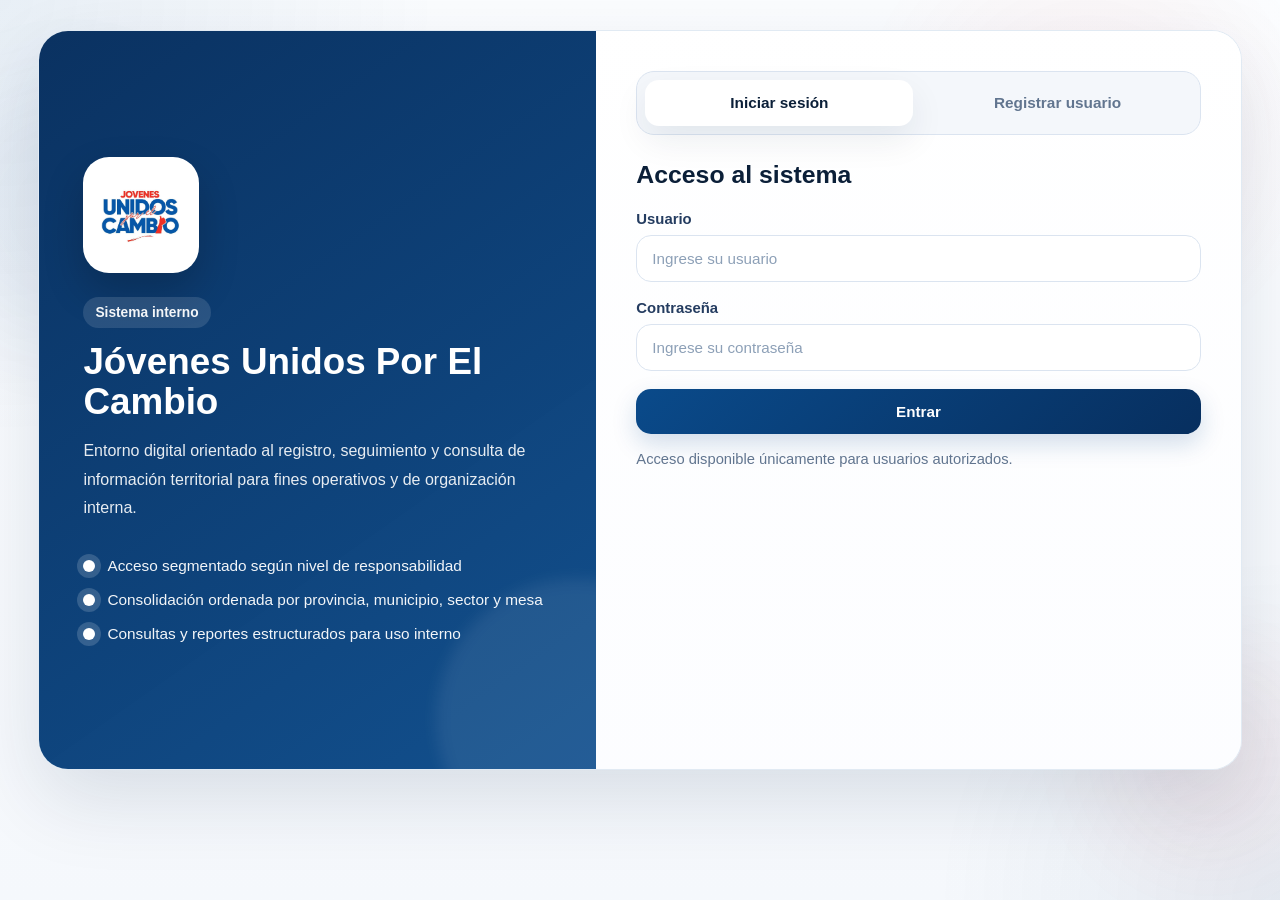
==== index.html @ 4d613d8a "Primera version plataforma Jovenes Unidos por el Cambio" ====
<!DOCTYPE html>
<html lang="es">
<head>
  <meta charset="UTF-8" />
  <meta name="viewport" content="width=device-width, initial-scale=1.0" />
  <title>Jóvenes Unidos Por El Cambio</title>
  <link rel="icon" href="Logos/JovenesUnidos1.jpg" />
  <link rel="stylesheet" href="styles.css" />
</head>
<body>
  <div class="page-bg"></div>
  <div class="page-accent accent-blue"></div>
  <div class="page-accent accent-red"></div>

  <main class="app-container">
    <section class="auth-section" id="authSection">
      <div class="auth-card">
        <div class="auth-side">
          <div class="brand-logo-box">
            <img src="Logos/JovenesUnidos1.jpg" alt="Logo JUPC" />
          </div>

          <div class="brand-copy">
            <span class="eyebrow">Sistema interno</span>
            <h1>Jóvenes Unidos Por El Cambio</h1>
            <p>
              Entorno digital orientado al registro, seguimiento y consulta de
              información territorial para fines operativos y de organización interna.
            </p>
          </div>

          <div class="auth-highlights">
            <div class="highlight-item">
              <span></span>
              <small>Acceso segmentado según nivel de responsabilidad</small>
            </div>
            <div class="highlight-item">
              <span></span>
              <small>Consolidación ordenada por provincia, municipio, sector y mesa</small>
            </div>
            <div class="highlight-item">
              <span></span>
              <small>Consultas y reportes estructurados para uso interno</small>
            </div>
          </div>
        </div>

        <div class="auth-main">
          <div class="tabs">
            <button class="tab active" id="showLogin" type="button">Iniciar sesión</button>
            <button class="tab" id="showRegister" type="button">Registrar usuario</button>
          </div>

          <form id="loginForm" class="form active">
            <h2>Acceso al sistema</h2>

            <div class="input-group">
              <label for="loginUser">Usuario</label>
              <input type="text" id="loginUser" placeholder="Ingrese su usuario" required />
            </div>

            <div class="input-group">
              <label for="loginPassword">Contraseña</label>
              <input type="password" id="loginPassword" placeholder="Ingrese su contraseña" required />
            </div>

            <button type="submit" class="primary-btn">Entrar</button>
            <p class="helper-text">
              Acceso disponible únicamente para usuarios autorizados.
            </p>
          </form>

          <form id="registerForm" class="form">
            <div class="form-head">
              <h2 id="registerFormTitle">Crear nuevo usuario</h2>
              <button type="button" class="text-btn hidden" id="cancelEditUserBtn">Cancelar edición</button>
            </div>

            <input type="hidden" id="editingUserId" />

            <div class="grid-2">
              <div class="input-group">
                <label for="registerName">Nombre completo</label>
                <input type="text" id="registerName" placeholder="Nombre del usuario" required />
              </div>

              <div class="input-group">
                <label for="registerUsername">Usuario</label>
                <input type="text" id="registerUsername" placeholder="Nombre de usuario" required />
              </div>
            </div>

            <div class="grid-2">
              <div class="input-group">
                <label for="registerRole">Rol</label>
                <select id="registerRole" required>
                  <option value="">Seleccione</option>
                  <option value="Administrador General">Administrador General</option>
                  <option value="Coordinador">Coordinador</option>
                  <option value="Presidente de Zona">Presidente de Zona</option>
                </select>
              </div>

              <div class="input-group">
                <label for="registerPhone">Teléfono</label>
                <input type="text" id="registerPhone" placeholder="809-000-0000" required />
              </div>
            </div>

            <div class="grid-2">
              <div class="input-group">
                <label for="registerProvince">Provincia asignada</label>
                <input type="text" id="registerProvince" placeholder="Provincia" required />
              </div>

              <div class="input-group">
                <label for="registerZone">Zona o demarcación</label>
                <input type="text" id="registerZone" placeholder="Zona asignada" required />
              </div>
            </div>

            <div class="input-group">
              <label for="registerPassword">Contraseña</label>
              <input type="password" id="registerPassword" placeholder="Cree una contraseña" required />
            </div>

            <button type="submit" class="primary-btn" id="saveUserBtn">Crear usuario</button>

            <p class="helper-text" id="firstUserHint">
              El sistema permite crear usuarios con distintos niveles de acceso según la estructura operativa.
            </p>
          </form>

          <div class="status-message" id="authMessage"></div>
        </div>
      </div>
    </section>

    <section class="dashboard-section hidden" id="dashboardSection">
      <header class="topbar">
        <div class="topbar-left">
          <div class="mini-logo">
            <img src="Logos/JovenesUnidos1.jpg" alt="Logo" />
          </div>

          <div>
            <span class="panel-tag">Panel interno</span>
            <h2>Centro de control</h2>
            <p id="currentUserInfo">Bienvenido</p>
          </div>
        </div>

        <div class="topbar-actions">
          <button class="secondary-btn" id="exportBtn" type="button">Descargar Excel</button>
          <button class="danger-btn" id="logoutBtn" type="button">Cerrar sesión</button>
        </div>
      </header>

      <section class="stats-grid">
        <article class="stat-card">
          <span>Total de registros visibles</span>
          <h3 id="totalVoters">0</h3>
        </article>

        <article class="stat-card">
          <span>Usuarios visibles</span>
          <h3 id="totalUsers">0</h3>
        </article>

        <article class="stat-card">
          <span>Registros del día</span>
          <h3 id="todayVoters">0</h3>
        </article>

        <article class="stat-card">
          <span>Provincias visibles</span>
          <h3 id="activeProvinces">0</h3>
        </article>
      </section>

      <section class="main-grid">
        <div class="card form-card">
          <div class="card-header">
            <h3>Registrar información</h3>
            <p>Complete los datos requeridos de forma organizada y precisa.</p>
          </div>

          <form id="voterForm">
            <div class="grid-2">
              <div class="input-group">
                <label for="voterName">Nombre completo</label>
                <input type="text" id="voterName" required />
              </div>

              <div class="input-group">
                <label for="voterCedula">Cédula</label>
                <input type="text" id="voterCedula" required />
              </div>
            </div>

            <div class="grid-3">
              <div class="input-group">
                <label for="voterPhone">Teléfono</label>
                <input type="text" id="voterPhone" required />
              </div>

              <div class="input-group">
                <label for="voterProvince">Provincia</label>
                <input type="text" id="voterProvince" required />
              </div>

              <div class="input-group">
                <label for="voterMunicipio">Municipio</label>
                <input type="text" id="voterMunicipio" required />
              </div>
            </div>

            <div class="grid-3">
              <div class="input-group">
                <label for="voterSector">Sector</label>
                <input type="text" id="voterSector" required />
              </div>

              <div class="input-group">
                <label for="voterMesa">Mesa electoral</label>
                <input type="text" id="voterMesa" placeholder="Ej. 0123" required />
              </div>

              <div class="input-group">
                <label for="voterRecinto">Recinto electoral</label>
                <input type="text" id="voterRecinto" placeholder="Nombre del recinto" required />
              </div>
            </div>

            <div class="input-group">
              <label for="voterNotes">Observaciones</label>
              <textarea id="voterNotes" rows="4" placeholder="Información adicional"></textarea>
            </div>

            <button type="submit" class="primary-btn">Guardar registro</button>
          </form>

          <div class="status-message" id="voterMessage"></div>
        </div>

        <div class="card search-card">
          <div class="card-header">
            <h3>Consulta y filtros</h3>
            <p>Refine la visualización según ubicación, mesa o usuario.</p>
          </div>

          <div class="input-group">
            <label for="searchInput">Búsqueda general</label>
            <input
              type="text"
              id="searchInput"
              placeholder="Nombre, cédula, usuario, mesa, municipio..."
            />
          </div>

          <div class="grid-2 compact-grid">
            <div class="input-group">
              <label for="filterProvince">Provincia</label>
              <select id="filterProvince">
                <option value="">Todas</option>
              </select>
            </div>

            <div class="input-group">
              <label for="filterMunicipio">Municipio</label>
              <select id="filterMunicipio">
                <option value="">Todos</option>
              </select>
            </div>
          </div>

          <div class="grid-2 compact-grid">
            <div class="input-group">
              <label for="filterSector">Sector</label>
              <select id="filterSector">
                <option value="">Todos</option>
              </select>
            </div>

            <div class="input-group">
              <label for="filterMesa">Mesa electoral</label>
              <select id="filterMesa">
                <option value="">Todas</option>
              </select>
            </div>
          </div>

          <div class="grid-2 compact-grid">
            <div class="input-group">
              <label for="filterRole">Rol del registrador</label>
              <select id="filterRole">
                <option value="">Todos</option>
                <option value="Administrador General">Administrador General</option>
                <option value="Coordinador">Coordinador</option>
                <option value="Presidente de Zona">Presidente de Zona</option>
              </select>
            </div>

            <div class="input-group">
              <label for="filterRegistrar">Usuario registrador</label>
              <select id="filterRegistrar">
                <option value="">Todos</option>
              </select>
            </div>
          </div>

          <button class="clear-btn" id="clearFiltersBtn" type="button">Limpiar filtros</button>

          <div class="search-results" id="searchResults"></div>
        </div>
      </section>

      <section class="card table-card">
        <div class="card-header row-between">
          <div>
            <h3>Registros visibles</h3>
            <p>Listado consolidado según el nivel de acceso del usuario autenticado.</p>
          </div>
          <div class="badge-box">
            <span class="badge" id="filteredCountBadge">0 resultados</span>
          </div>
        </div>

        <div class="table-wrap">
          <table>
            <thead>
              <tr>
                <th>Nombre</th>
                <th>Cédula</th>
                <th>Teléfono</th>
                <th>Provincia</th>
                <th>Municipio</th>
                <th>Sector</th>
                <th>Mesa</th>
                <th>Recinto</th>
                <th>Registrado por</th>
                <th>Rol</th>
                <th>Zona</th>
                <th>Fecha</th>
              </tr>
            </thead>
            <tbody id="votersTableBody"></tbody>
          </table>
        </div>
      </section>

      <section class="card users-card">
        <div class="card-header row-between">
          <div>
            <h3>Usuarios del sistema</h3>
            <p>Gestión interna de accesos y perfiles autorizados.</p>
          </div>
          <span class="soft-note" id="userPermissionsNote">Visualización según permisos</span>
        </div>

        <div class="table-wrap">
          <table>
            <thead>
              <tr>
                <th>Nombre</th>
                <th>Usuario</th>
                <th>Rol</th>
                <th>Teléfono</th>
                <th>Provincia</th>
                <th>Zona</th>
                <th>Acciones</th>
              </tr>
            </thead>
            <tbody id="usersTableBody"></tbody>
          </table>
        </div>
      </section>
    </section>
  </main>

  <script src="script.js"></script>
</body>
</html>
---- styles.css ----
* {
  margin: 0;
  padding: 0;
  box-sizing: border-box;
}

:root {
  --bg: #f6f8fc;
  --bg-2: #edf2f8;
  --surface: rgba(255, 255, 255, 0.9);
  --surface-strong: #ffffff;
  --border: #dbe4f0;
  --border-soft: #eaf0f7;
  --text: #102b4c;
  --text-strong: #0b1f38;
  --muted: #61758f;
  --blue: #0a4a8a;
  --blue-strong: #072f5f;
  --blue-soft: #eaf2fb;
  --red: #ef2d26;
  --red-strong: #cc1f1a;
  --shadow-xl: 0 30px 80px rgba(10, 35, 68, 0.12);
  --shadow-md: 0 14px 34px rgba(10, 35, 68, 0.08);
  --radius-xl: 30px;
  --radius-lg: 22px;
  --radius-md: 16px;
  --radius-sm: 12px;
}

body {
  font-family: "Segoe UI", Arial, sans-serif;
  background: linear-gradient(180deg, #fbfdff 0%, #f5f8fc 100%);
  color: var(--text);
  min-height: 100vh;
  overflow-x: hidden;
}

.page-bg {
  position: fixed;
  inset: 0;
  background:
    radial-gradient(circle at top left, rgba(10, 74, 138, 0.08), transparent 28%),
    radial-gradient(circle at 85% 15%, rgba(239, 45, 38, 0.06), transparent 18%),
    radial-gradient(circle at bottom right, rgba(7, 47, 95, 0.07), transparent 22%);
  pointer-events: none;
  z-index: 0;
}

.page-accent {
  position: fixed;
  border-radius: 999px;
  filter: blur(50px);
  opacity: 0.3;
  pointer-events: none;
  z-index: 0;
}

.accent-blue {
  width: 260px;
  height: 260px;
  background: rgba(10, 74, 138, 0.18);
  top: 80px;
  left: -60px;
}

.accent-red {
  width: 220px;
  height: 220px;
  background: rgba(239, 45, 38, 0.16);
  bottom: 30px;
  right: -40px;
}

.app-container {
  width: min(1380px, 94%);
  margin: 0 auto;
  padding: 30px 0 40px;
  position: relative;
  z-index: 1;
}

.hidden {
  display: none !important;
}

.auth-card {
  display: grid;
  grid-template-columns: 1.02fr 1.18fr;
  min-height: 740px;
  border-radius: var(--radius-xl);
  overflow: hidden;
  border: 1px solid rgba(222, 232, 242, 0.9);
  background: rgba(255, 255, 255, 0.76);
  backdrop-filter: blur(18px);
  box-shadow: var(--shadow-xl);
}

.auth-side {
  position: relative;
  padding: 44px;
  background:
    linear-gradient(145deg, rgba(7, 47, 95, 0.99), rgba(10, 74, 138, 0.97));
  color: white;
  display: flex;
  flex-direction: column;
  justify-content: center;
}

.auth-side::after {
  content: "";
  position: absolute;
  inset: auto -120px -90px auto;
  width: 280px;
  height: 280px;
  background: rgba(255, 255, 255, 0.08);
  border-radius: 50%;
  filter: blur(8px);
}

.brand-logo-box {
  width: 116px;
  height: 116px;
  background: #ffffff;
  border-radius: 26px;
  display: flex;
  align-items: center;
  justify-content: center;
  margin-bottom: 24px;
  box-shadow: 0 18px 40px rgba(0, 0, 0, 0.2);
}

.brand-logo-box img {
  width: 84%;
  height: 84%;
  object-fit: contain;
}

.eyebrow {
  display: inline-flex;
  padding: 8px 12px;
  border-radius: 999px;
  background: rgba(255, 255, 255, 0.12);
  color: rgba(255, 255, 255, 0.95);
  font-size: 0.86rem;
  font-weight: 700;
  margin-bottom: 14px;
}

.brand-copy h1 {
  font-size: 2.3rem;
  line-height: 1.1;
  margin-bottom: 14px;
}

.brand-copy p {
  max-width: 560px;
  line-height: 1.8;
  color: rgba(255, 255, 255, 0.9);
}

.auth-highlights {
  margin-top: 34px;
  display: flex;
  flex-direction: column;
  gap: 16px;
}

.highlight-item {
  display: flex;
  align-items: center;
  gap: 12px;
}

.highlight-item span {
  width: 12px;
  height: 12px;
  background: #ffffff;
  border-radius: 50%;
  box-shadow: 0 0 0 6px rgba(255, 255, 255, 0.16);
}

.highlight-item small {
  font-size: 0.96rem;
  color: rgba(255, 255, 255, 0.95);
}

.auth-main {
  padding: 40px;
  background: linear-gradient(180deg, rgba(255, 255, 255, 0.95) 0%, rgba(252, 253, 255, 0.95) 100%);
}

.tabs {
  display: flex;
  gap: 10px;
  padding: 8px;
  margin-bottom: 26px;
  background: #f4f7fb;
  border: 1px solid var(--border);
  border-radius: 18px;
}

.tab {
  flex: 1;
  border: none;
  background: transparent;
  border-radius: 14px;
  padding: 14px 16px;
  color: var(--muted);
  font-size: 0.96rem;
  font-weight: 700;
  cursor: pointer;
  transition: 0.2s ease;
}

.tab.active {
  background: #ffffff;
  color: var(--text-strong);
  box-shadow: var(--shadow-md);
}

.form {
  display: none;
}

.form.active {
  display: block;
}

.form h2 {
  font-size: 1.55rem;
  color: var(--text-strong);
  margin-bottom: 22px;
}

.form-head {
  display: flex;
  justify-content: space-between;
  align-items: center;
  gap: 14px;
  margin-bottom: 8px;
}

.grid-2,
.grid-3 {
  display: grid;
  gap: 16px;
}

.grid-2 {
  grid-template-columns: repeat(2, minmax(0, 1fr));
}

.grid-3 {
  grid-template-columns: repeat(3, minmax(0, 1fr));
}

.input-group {
  display: flex;
  flex-direction: column;
  gap: 8px;
  margin-bottom: 18px;
}

.input-group label {
  font-size: 0.93rem;
  font-weight: 700;
  color: #243c60;
}

.input-group input,
.input-group select,
.input-group textarea {
  width: 100%;
  border: 1px solid var(--border);
  background: #ffffff;
  border-radius: 15px;
  padding: 14px 15px;
  color: var(--text-strong);
  font-size: 0.95rem;
  outline: none;
  transition: 0.2s ease;
}

.input-group input:focus,
.input-group select:focus,
.input-group textarea:focus {
  border-color: rgba(10, 74, 138, 0.45);
  box-shadow: 0 0 0 4px rgba(10, 74, 138, 0.08);
}

.input-group input::placeholder,
.input-group textarea::placeholder {
  color: #8da0b7;
}

.primary-btn,
.secondary-btn,
.danger-btn,
.clear-btn,
.action-btn,
.text-btn {
  border: none;
  cursor: pointer;
  transition: 0.2s ease;
  font-weight: 700;
}

.primary-btn,
.secondary-btn,
.danger-btn,
.clear-btn {
  border-radius: 15px;
  padding: 14px 18px;
  font-size: 0.95rem;
}

.primary-btn {
  width: 100%;
  background: linear-gradient(135deg, var(--blue), var(--blue-strong));
  color: white;
  box-shadow: 0 10px 24px rgba(10, 74, 138, 0.18);
}

.primary-btn:hover {
  transform: translateY(-1px);
}

.secondary-btn {
  background: var(--blue-soft);
  color: var(--blue);
}

.secondary-btn:hover {
  background: #dfeafb;
}

.danger-btn {
  background: linear-gradient(135deg, var(--red), var(--red-strong));
  color: white;
}

.clear-btn {
  width: 100%;
  background: #f5f8fc;
  color: var(--text-strong);
  border: 1px solid var(--border);
  margin-bottom: 18px;
}

.clear-btn:hover {
  background: #edf3fa;
}

.text-btn {
  background: transparent;
  color: var(--red);
  padding: 6px 0;
  font-size: 0.92rem;
}

.helper-text {
  margin-top: 14px;
  color: var(--muted);
  font-size: 0.92rem;
  line-height: 1.6;
}

.status-message {
  margin-top: 16px;
  padding: 14px 16px;
  border-radius: 14px;
  display: none;
  font-weight: 700;
  border: 1px solid transparent;
}

.status-message.show.success {
  display: block;
  background: #edf9f2;
  color: #16784a;
  border-color: #cfead8;
}

.status-message.show.error {
  display: block;
  background: #fff2f2;
  color: #bf2e2e;
  border-color: #ffd6d6;
}

.topbar {
  display: flex;
  justify-content: space-between;
  align-items: center;
  gap: 18px;
  margin-bottom: 24px;
  padding: 22px 24px;
  border-radius: 24px;
  background: rgba(255, 255, 255, 0.82);
  border: 1px solid rgba(221, 230, 240, 0.95);
  box-shadow: var(--shadow-md);
  backdrop-filter: blur(14px);
}

.topbar-left {
  display: flex;
  align-items: center;
  gap: 14px;
}

.mini-logo {
  width: 64px;
  height: 64px;
  background: #ffffff;
  border: 1px solid var(--border);
  border-radius: 18px;
  display: flex;
  align-items: center;
  justify-content: center;
}

.mini-logo img {
  width: 76%;
  height: 76%;
  object-fit: contain;
}

.panel-tag {
  display: inline-flex;
  margin-bottom: 4px;
  font-size: 0.82rem;
  font-weight: 700;
  color: var(--red);
}

.topbar-left h2 {
  font-size: 1.45rem;
  color: var(--text-strong);
  margin-bottom: 2px;
}

.topbar-left p {
  color: var(--muted);
}

.topbar-actions {
  display: flex;
  gap: 12px;
  flex-wrap: wrap;
}

.stats-grid {
  display: grid;
  grid-template-columns: repeat(4, minmax(0, 1fr));
  gap: 18px;
  margin-bottom: 24px;
}

.stat-card {
  padding: 24px;
  border-radius: 22px;
  background: rgba(255, 255, 255, 0.84);
  border: 1px solid rgba(221, 230, 240, 0.95);
  box-shadow: var(--shadow-md);
}

.stat-card span {
  display: block;
  color: var(--muted);
  margin-bottom: 10px;
  font-size: 0.95rem;
}

.stat-card h3 {
  font-size: 2rem;
  color: var(--text-strong);
}

.main-grid {
  display: grid;
  grid-template-columns: 1.45fr 1fr;
  gap: 18px;
  margin-bottom: 24px;
}

.card {
  padding: 24px;
  border-radius: 24px;
  background: rgba(255, 255, 255, 0.84);
  border: 1px solid rgba(221, 230, 240, 0.95);
  box-shadow: var(--shadow-md);
  backdrop-filter: blur(14px);
}

.card-header {
  margin-bottom: 20px;
}

.card-header h3 {
  font-size: 1.18rem;
  color: var(--text-strong);
  margin-bottom: 6px;
}

.card-header p,
.soft-note {
  color: var(--muted);
}

.row-between {
  display: flex;
  justify-content: space-between;
  align-items: center;
  gap: 14px;
}

.badge {
  display: inline-flex;
  align-items: center;
  padding: 10px 14px;
  border-radius: 999px;
  background: var(--blue-soft);
  color: var(--blue);
  font-size: 0.9rem;
  font-weight: 700;
}

.compact-grid .input-group {
  margin-bottom: 14px;
}

.search-results {
  display: flex;
  flex-direction: column;
  gap: 12px;
  max-height: 330px;
  overflow-y: auto;
  padding-right: 4px;
}

.result-item {
  background: #f8fbff;
  border: 1px solid #e5edf8;
  border-radius: 18px;
  padding: 14px;
}

.result-item h4 {
  margin-bottom: 6px;
  color: var(--text-strong);
}

.result-item p {
  color: var(--muted);
  margin-bottom: 4px;
  line-height: 1.5;
  font-size: 0.92rem;
}

.table-card,
.users-card {
  margin-bottom: 24px;
}

.table-wrap {
  width: 100%;
  overflow-x: auto;
}

table {
  width: 100%;
  min-width: 1180px;
  border-collapse: collapse;
}

thead th {
  text-align: left;
  padding: 14px;
  font-size: 0.91rem;
  color: #41556f;
  background: #f7faff;
  border-bottom: 1px solid var(--border);
  position: sticky;
  top: 0;
}

tbody td {
  padding: 14px;
  border-bottom: 1px solid var(--border-soft);
  color: #1a304f;
  font-size: 0.94rem;
  vertical-align: top;
}

tbody tr:hover {
  background: #fbfdff;
}

.actions-cell {
  min-width: 170px;
}

.actions-wrap {
  display: flex;
  gap: 8px;
  flex-wrap: wrap;
}

.action-btn {
  padding: 10px 12px;
  border-radius: 12px;
  font-size: 0.85rem;
}

.action-btn.edit {
  background: var(--blue-soft);
  color: var(--blue);
}

.action-btn.delete {
  background: #fff1f1;
  color: var(--red);
}

.readonly-note {
  color: var(--muted);
  font-size: 0.88rem;
}

@media (max-width: 1200px) {
  .stats-grid {
    grid-template-columns: repeat(2, minmax(0, 1fr));
  }

  .main-grid {
    grid-template-columns: 1fr;
  }
}

@media (max-width: 980px) {
  .auth-card {
    grid-template-columns: 1fr;
  }

  .auth-side,
  .auth-main {
    padding: 28px;
  }
}

@media (max-width: 768px) {
  .grid-2,
  .grid-3,
  .stats-grid {
    grid-template-columns: 1fr;
  }

  .topbar,
  .row-between,
  .form-head {
    flex-direction: column;
    align-items: flex-start;
  }

  .topbar-actions {
    width: 100%;
  }

  .secondary-btn,
  .danger-btn {
    width: 100%;
  }

  .brand-copy h1 {
    font-size: 1.9rem;
  }
}
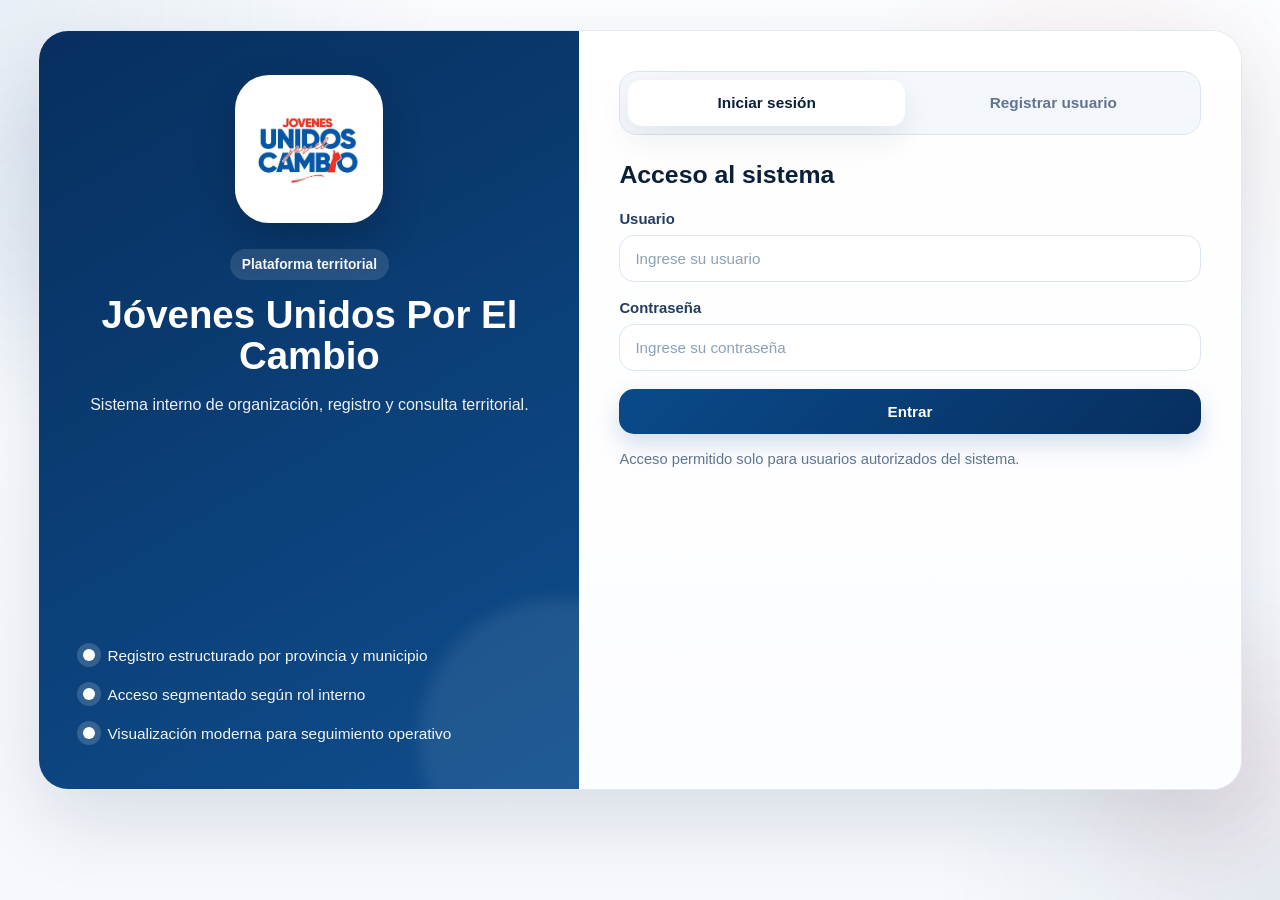
==== commit a281f4f5: "Mejora de diseño responsivo y ajustes de interfaz" ====
--- a/index.html
+++ b/index.html
@@ -16,31 +16,32 @@
     <section class="auth-section" id="authSection">
       <div class="auth-card">
         <div class="auth-side">
-          <div class="brand-logo-box">
-            <img src="Logos/JovenesUnidos1.jpg" alt="Logo JUPC" />
-          </div>
-
-          <div class="brand-copy">
-            <span class="eyebrow">Sistema interno</span>
-            <h1>Jóvenes Unidos Por El Cambio</h1>
-            <p>
-              Entorno digital orientado al registro, seguimiento y consulta de
-              información territorial para fines operativos y de organización interna.
-            </p>
-          </div>
-
-          <div class="auth-highlights">
+          <div class="brand-top">
+            <div class="brand-logo-box large">
+              <img src="Logos/JovenesUnidos1.jpg" alt="Logo JUPC" />
+            </div>
+
+            <div class="brand-copy centered">
+              <span class="eyebrow">Plataforma territorial</span>
+              <h1>Jóvenes Unidos Por El Cambio</h1>
+              <p>
+                Sistema interno de organización, registro y consulta territorial.
+              </p>
+            </div>
+          </div>
+
+          <div class="auth-highlights compact">
             <div class="highlight-item">
               <span></span>
-              <small>Acceso segmentado según nivel de responsabilidad</small>
+              <small>Registro estructurado por provincia y municipio</small>
             </div>
             <div class="highlight-item">
               <span></span>
-              <small>Consolidación ordenada por provincia, municipio, sector y mesa</small>
+              <small>Acceso segmentado según rol interno</small>
             </div>
             <div class="highlight-item">
               <span></span>
-              <small>Consultas y reportes estructurados para uso interno</small>
+              <small>Visualización moderna para seguimiento operativo</small>
             </div>
           </div>
         </div>
@@ -65,8 +66,9 @@
             </div>
 
             <button type="submit" class="primary-btn">Entrar</button>
+
             <p class="helper-text">
-              Acceso disponible únicamente para usuarios autorizados.
+              Acceso permitido solo para usuarios autorizados del sistema.
             </p>
           </form>
 
@@ -110,7 +112,9 @@
             <div class="grid-2">
               <div class="input-group">
                 <label for="registerProvince">Provincia asignada</label>
-                <input type="text" id="registerProvince" placeholder="Provincia" required />
+                <select id="registerProvince" required>
+                  <option value="">Seleccione una provincia</option>
+                </select>
               </div>
 
               <div class="input-group">
@@ -178,6 +182,30 @@
         </article>
       </section>
 
+      <section class="analytics-grid">
+        <div class="card chart-card">
+          <div class="card-header row-between">
+            <div>
+              <h3>Registros por provincia</h3>
+              <p>Resumen visual de la distribución territorial registrada.</p>
+            </div>
+            <span class="badge" id="chartSummaryBadge">0 provincias activas</span>
+          </div>
+
+          <div class="chart-canvas-wrap">
+            <canvas id="provinceChart" height="320"></canvas>
+          </div>
+        </div>
+
+        <div class="card ranking-card">
+          <div class="card-header">
+            <h3>Ranking territorial</h3>
+            <p>Provincias con mayor cantidad de registros visibles.</p>
+          </div>
+          <div class="ranking-list" id="provinceRanking"></div>
+        </div>
+      </section>
+
       <section class="main-grid">
         <div class="card form-card">
           <div class="card-header">
@@ -194,19 +222,21 @@
 
               <div class="input-group">
                 <label for="voterCedula">Cédula</label>
-                <input type="text" id="voterCedula" required />
+                <input type="text" id="voterCedula" placeholder="000-0000000-0" required />
               </div>
             </div>
 
             <div class="grid-3">
               <div class="input-group">
                 <label for="voterPhone">Teléfono</label>
-                <input type="text" id="voterPhone" required />
+                <input type="text" id="voterPhone" placeholder="809-000-0000" required />
               </div>
 
               <div class="input-group">
                 <label for="voterProvince">Provincia</label>
-                <input type="text" id="voterProvince" required />
+                <select id="voterProvince" required>
+                  <option value="">Seleccione una provincia</option>
+                </select>
               </div>
 
               <div class="input-group">
--- a/styles.css
+++ b/styles.css
@@ -19,12 +19,17 @@
   --blue-soft: #eaf2fb;
   --red: #ef2d26;
   --red-strong: #cc1f1a;
+  --red-soft: #fff3f2;
   --shadow-xl: 0 30px 80px rgba(10, 35, 68, 0.12);
   --shadow-md: 0 14px 34px rgba(10, 35, 68, 0.08);
   --radius-xl: 30px;
   --radius-lg: 22px;
   --radius-md: 16px;
   --radius-sm: 12px;
+}
+
+html {
+  scroll-behavior: smooth;
 }
 
 body {
@@ -85,8 +90,8 @@
 
 .auth-card {
   display: grid;
-  grid-template-columns: 1.02fr 1.18fr;
-  min-height: 740px;
+  grid-template-columns: 0.98fr 1.2fr;
+  min-height: 760px;
   border-radius: var(--radius-xl);
   overflow: hidden;
   border: 1px solid rgba(222, 232, 242, 0.9);
@@ -98,12 +103,12 @@
 .auth-side {
   position: relative;
   padding: 44px;
-  background:
-    linear-gradient(145deg, rgba(7, 47, 95, 0.99), rgba(10, 74, 138, 0.97));
+  background: linear-gradient(150deg, rgba(7, 47, 95, 1), rgba(10, 74, 138, 0.98));
   color: white;
   display: flex;
   flex-direction: column;
-  justify-content: center;
+  justify-content: space-between;
+  gap: 28px;
 }
 
 .auth-side::after {
@@ -117,6 +122,13 @@
   filter: blur(8px);
 }
 
+.brand-top {
+  display: flex;
+  flex-direction: column;
+  align-items: center;
+  text-align: center;
+}
+
 .brand-logo-box {
   width: 116px;
   height: 116px;
@@ -127,6 +139,13 @@
   justify-content: center;
   margin-bottom: 24px;
   box-shadow: 0 18px 40px rgba(0, 0, 0, 0.2);
+}
+
+.brand-logo-box.large {
+  width: 148px;
+  height: 148px;
+  border-radius: 34px;
+  margin-bottom: 26px;
 }
 
 .brand-logo-box img {
@@ -146,23 +165,32 @@
   margin-bottom: 14px;
 }
 
+.brand-copy.centered {
+  width: 100%;
+  max-width: 520px;
+}
+
 .brand-copy h1 {
-  font-size: 2.3rem;
-  line-height: 1.1;
+  font-size: 2.4rem;
+  line-height: 1.08;
   margin-bottom: 14px;
 }
 
 .brand-copy p {
-  max-width: 560px;
   line-height: 1.8;
-  color: rgba(255, 255, 255, 0.9);
+  color: rgba(255, 255, 255, 0.92);
+  font-size: 1rem;
 }
 
 .auth-highlights {
-  margin-top: 34px;
+  margin-top: 10px;
   display: flex;
   flex-direction: column;
   gap: 16px;
+}
+
+.auth-highlights.compact {
+  margin-top: 0;
 }
 
 .highlight-item {
@@ -177,11 +205,13 @@
   background: #ffffff;
   border-radius: 50%;
   box-shadow: 0 0 0 6px rgba(255, 255, 255, 0.16);
+  flex-shrink: 0;
 }
 
 .highlight-item small {
   font-size: 0.96rem;
   color: rgba(255, 255, 255, 0.95);
+  line-height: 1.5;
 }
 
 .auth-main {
@@ -259,6 +289,7 @@
   flex-direction: column;
   gap: 8px;
   margin-bottom: 18px;
+  min-width: 0;
 }
 
 .input-group label {
@@ -279,6 +310,11 @@
   font-size: 0.95rem;
   outline: none;
   transition: 0.2s ease;
+  min-width: 0;
+}
+
+.input-group textarea {
+  resize: vertical;
 }
 
 .input-group input:focus,
@@ -406,6 +442,7 @@
   display: flex;
   align-items: center;
   gap: 14px;
+  min-width: 0;
 }
 
 .mini-logo {
@@ -417,6 +454,7 @@
   display: flex;
   align-items: center;
   justify-content: center;
+  flex-shrink: 0;
 }
 
 .mini-logo img {
@@ -441,6 +479,7 @@
 
 .topbar-left p {
   color: var(--muted);
+  word-break: break-word;
 }
 
 .topbar-actions {
@@ -462,6 +501,7 @@
   background: rgba(255, 255, 255, 0.84);
   border: 1px solid rgba(221, 230, 240, 0.95);
   box-shadow: var(--shadow-md);
+  min-width: 0;
 }
 
 .stat-card span {
@@ -469,11 +509,20 @@
   color: var(--muted);
   margin-bottom: 10px;
   font-size: 0.95rem;
+  line-height: 1.5;
 }
 
 .stat-card h3 {
   font-size: 2rem;
   color: var(--text-strong);
+  word-break: break-word;
+}
+
+.analytics-grid {
+  display: grid;
+  grid-template-columns: 1.45fr 0.95fr;
+  gap: 18px;
+  margin-bottom: 24px;
 }
 
 .main-grid {
@@ -490,6 +539,7 @@
   border: 1px solid rgba(221, 230, 240, 0.95);
   box-shadow: var(--shadow-md);
   backdrop-filter: blur(14px);
+  min-width: 0;
 }
 
 .card-header {
@@ -505,6 +555,7 @@
 .card-header p,
 .soft-note {
   color: var(--muted);
+  line-height: 1.5;
 }
 
 .row-between {
@@ -523,6 +574,82 @@
   color: var(--blue);
   font-size: 0.9rem;
   font-weight: 700;
+  max-width: 100%;
+  text-align: center;
+}
+
+.chart-canvas-wrap {
+  width: 100%;
+  min-height: 320px;
+  background: linear-gradient(180deg, #fcfdff 0%, #f7faff 100%);
+  border: 1px solid #ebf1f8;
+  border-radius: 20px;
+  padding: 14px;
+  overflow: hidden;
+}
+
+.chart-card canvas {
+  width: 100%;
+  height: 320px;
+  display: block;
+}
+
+.ranking-list {
+  display: flex;
+  flex-direction: column;
+  gap: 12px;
+}
+
+.ranking-item {
+  display: flex;
+  align-items: center;
+  justify-content: space-between;
+  gap: 12px;
+  border: 1px solid #ebf1f8;
+  background: #fbfdff;
+  border-radius: 18px;
+  padding: 14px 16px;
+}
+
+.ranking-item-left {
+  display: flex;
+  align-items: center;
+  gap: 12px;
+  min-width: 0;
+}
+
+.ranking-number {
+  width: 34px;
+  height: 34px;
+  border-radius: 50%;
+  background: var(--red-soft);
+  color: var(--red);
+  display: flex;
+  align-items: center;
+  justify-content: center;
+  font-weight: 800;
+  font-size: 0.9rem;
+  flex-shrink: 0;
+}
+
+.ranking-item h4 {
+  font-size: 0.97rem;
+  color: var(--text-strong);
+  margin-bottom: 3px;
+  word-break: break-word;
+}
+
+.ranking-item p {
+  font-size: 0.88rem;
+  color: var(--muted);
+  line-height: 1.45;
+}
+
+.ranking-count {
+  font-weight: 800;
+  color: var(--blue);
+  font-size: 1.02rem;
+  flex-shrink: 0;
 }
 
 .compact-grid .input-group {
@@ -548,6 +675,7 @@
 .result-item h4 {
   margin-bottom: 6px;
   color: var(--text-strong);
+  word-break: break-word;
 }
 
 .result-item p {
@@ -555,6 +683,7 @@
   margin-bottom: 4px;
   line-height: 1.5;
   font-size: 0.92rem;
+  word-break: break-word;
 }
 
 .table-card,
@@ -565,6 +694,8 @@
 .table-wrap {
   width: 100%;
   overflow-x: auto;
+  -webkit-overflow-scrolling: touch;
+  border-radius: 18px;
 }
 
 table {
@@ -582,6 +713,7 @@
   border-bottom: 1px solid var(--border);
   position: sticky;
   top: 0;
+  white-space: nowrap;
 }
 
 tbody td {
@@ -632,6 +764,7 @@
     grid-template-columns: repeat(2, minmax(0, 1fr));
   }
 
+  .analytics-grid,
   .main-grid {
     grid-template-columns: 1fr;
   }
@@ -640,38 +773,221 @@
 @media (max-width: 980px) {
   .auth-card {
     grid-template-columns: 1fr;
+    min-height: auto;
   }
 
   .auth-side,
   .auth-main {
     padding: 28px;
   }
+
+  .topbar {
+    flex-direction: column;
+    align-items: flex-start;
+  }
+
+  .topbar-actions {
+    width: 100%;
+  }
 }
 
 @media (max-width: 768px) {
+  .app-container {
+    width: min(100%, 94%);
+    padding: 18px 0 28px;
+  }
+
   .grid-2,
   .grid-3,
-  .stats-grid {
+  .stats-grid,
+  .analytics-grid,
+  .main-grid {
     grid-template-columns: 1fr;
   }
 
-  .topbar,
+  .auth-card {
+    border-radius: 22px;
+  }
+
+  .auth-side,
+  .auth-main,
+  .card,
+  .stat-card,
+  .topbar {
+    padding: 20px;
+  }
+
+  .tabs {
+    flex-direction: column;
+  }
+
+  .tab {
+    width: 100%;
+  }
+
   .row-between,
-  .form-head {
+  .form-head,
+  .topbar {
     flex-direction: column;
     align-items: flex-start;
   }
 
-  .topbar-actions {
+  .topbar-left {
     width: 100%;
-  }
-
+    align-items: flex-start;
+  }
+
+  .topbar-actions,
   .secondary-btn,
   .danger-btn {
     width: 100%;
   }
 
+  .secondary-btn,
+  .danger-btn {
+    text-align: center;
+  }
+
+  .brand-logo-box.large {
+    width: 118px;
+    height: 118px;
+    border-radius: 28px;
+  }
+
   .brand-copy h1 {
-    font-size: 1.9rem;
+    font-size: 1.75rem;
+  }
+
+  .brand-copy p {
+    font-size: 0.95rem;
+    line-height: 1.65;
+  }
+
+  .highlight-item {
+    align-items: flex-start;
+  }
+
+  .chart-canvas-wrap {
+    padding: 10px;
+    min-height: 280px;
+  }
+
+  .chart-card canvas {
+    height: 260px;
+  }
+
+  .ranking-item {
+    flex-direction: column;
+    align-items: flex-start;
+  }
+
+  .ranking-count {
+    margin-left: 46px;
+  }
+
+  .badge {
+    justify-content: center;
+    width: 100%;
+  }
+
+  table {
+    min-width: 980px;
+  }
+}
+
+@media (max-width: 560px) {
+  .app-container {
+    width: 94%;
+  }
+
+  .auth-side,
+  .auth-main,
+  .card,
+  .stat-card,
+  .topbar {
+    padding: 16px;
+  }
+
+  .brand-logo-box.large {
+    width: 104px;
+    height: 104px;
+  }
+
+  .brand-copy h1 {
+    font-size: 1.52rem;
+  }
+
+  .form h2 {
+    font-size: 1.28rem;
+  }
+
+  .input-group input,
+  .input-group select,
+  .input-group textarea,
+  .primary-btn,
+  .secondary-btn,
+  .danger-btn,
+  .clear-btn {
+    font-size: 0.92rem;
+    padding: 13px 14px;
+  }
+
+  .topbar-left {
+    flex-direction: column;
+  }
+
+  .mini-logo {
+    width: 58px;
+    height: 58px;
+  }
+
+  .topbar-left h2 {
+    font-size: 1.18rem;
+  }
+
+  .stat-card h3 {
+    font-size: 1.7rem;
+  }
+
+  .card-header h3 {
+    font-size: 1.05rem;
+  }
+
+  .chart-canvas-wrap {
+    min-height: 240px;
+  }
+
+  .chart-card canvas {
+    height: 230px;
+  }
+
+  .search-results {
+    max-height: 280px;
+  }
+
+  table {
+    min-width: 900px;
+  }
+}
+
+@media (max-width: 380px) {
+  .brand-copy h1 {
+    font-size: 1.35rem;
+  }
+
+  .eyebrow {
+    font-size: 0.78rem;
+    padding: 7px 10px;
+  }
+
+  .highlight-item small,
+  .helper-text,
+  .result-item p,
+  .ranking-item p {
+    font-size: 0.86rem;
+  }
+
+  .stat-card h3 {
+    font-size: 1.5rem;
   }
 }
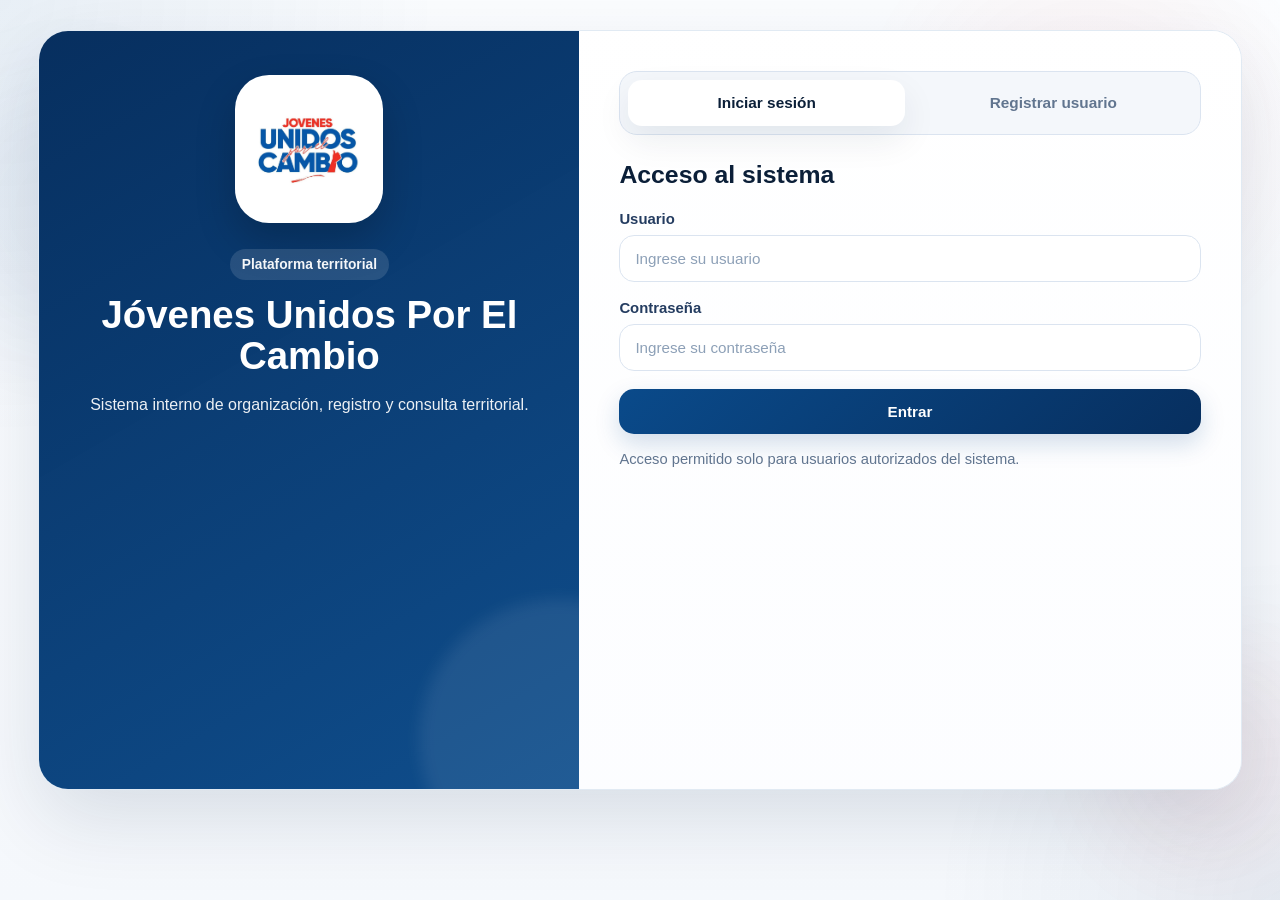
==== commit 08ceb484: "Actualización del panel y módulo de usuarios" ====
--- a/index.html
+++ b/index.html
@@ -29,21 +29,6 @@
               </p>
             </div>
           </div>
-
-          <div class="auth-highlights compact">
-            <div class="highlight-item">
-              <span></span>
-              <small>Registro estructurado por provincia y municipio</small>
-            </div>
-            <div class="highlight-item">
-              <span></span>
-              <small>Acceso segmentado según rol interno</small>
-            </div>
-            <div class="highlight-item">
-              <span></span>
-              <small>Visualización moderna para seguimiento operativo</small>
-            </div>
-          </div>
         </div>
 
         <div class="auth-main">
@@ -89,6 +74,18 @@
               <div class="input-group">
                 <label for="registerUsername">Usuario</label>
                 <input type="text" id="registerUsername" placeholder="Nombre de usuario" required />
+              </div>
+            </div>
+
+            <div class="grid-2">
+              <div class="input-group">
+                <label for="registerEmail">Correo personal</label>
+                <input type="email" id="registerEmail" placeholder="correo@ejemplo.com" required />
+              </div>
+
+              <div class="input-group">
+                <label for="registerPhone">Teléfono</label>
+                <input type="text" id="registerPhone" placeholder="809-000-0000" required />
               </div>
             </div>
 
@@ -104,34 +101,38 @@
               </div>
 
               <div class="input-group">
-                <label for="registerPhone">Teléfono</label>
-                <input type="text" id="registerPhone" placeholder="809-000-0000" required />
-              </div>
-            </div>
-
-            <div class="grid-2">
-              <div class="input-group">
                 <label for="registerProvince">Provincia asignada</label>
                 <select id="registerProvince" required>
                   <option value="">Seleccione una provincia</option>
                 </select>
               </div>
-
-              <div class="input-group">
-                <label for="registerZone">Zona o demarcación</label>
-                <input type="text" id="registerZone" placeholder="Zona asignada" required />
-              </div>
-            </div>
-
-            <div class="input-group">
-              <label for="registerPassword">Contraseña</label>
-              <input type="password" id="registerPassword" placeholder="Cree una contraseña" required />
+            </div>
+
+            <div class="input-group">
+              <label for="registerZone">Zona o demarcación</label>
+              <input type="text" id="registerZone" placeholder="Zona asignada" required />
+            </div>
+
+            <div class="grid-2">
+              <div class="input-group">
+                <label for="registerPassword">Contraseña</label>
+                <input type="password" id="registerPassword" placeholder="Cree una contraseña" required />
+              </div>
+
+              <div class="input-group">
+                <label for="registerPasswordConfirm">Confirmar contraseña</label>
+                <input type="password" id="registerPasswordConfirm" placeholder="Repita la contraseña" required />
+              </div>
             </div>
 
             <button type="submit" class="primary-btn" id="saveUserBtn">Crear usuario</button>
 
             <p class="helper-text" id="firstUserHint">
               El sistema permite crear usuarios con distintos niveles de acceso según la estructura operativa.
+            </p>
+
+            <p class="security-note">
+              En la versión final, los nuevos usuarios deberán quedar sujetos a aprobación por administradores generales.
             </p>
           </form>
 
@@ -155,6 +156,7 @@
         </div>
 
         <div class="topbar-actions">
+          <button class="secondary-btn hidden" id="manageUsersBtn" type="button">Gestionar usuarios</button>
           <button class="secondary-btn" id="exportBtn" type="button">Descargar Excel</button>
           <button class="danger-btn" id="logoutBtn" type="button">Cerrar sesión</button>
         </div>
@@ -209,11 +211,18 @@
       <section class="main-grid">
         <div class="card form-card">
           <div class="card-header">
-            <h3>Registrar información</h3>
-            <p>Complete los datos requeridos de forma organizada y precisa.</p>
+            <div class="form-head">
+              <div>
+                <h3 id="voterFormTitle">Registrar información</h3>
+                <p id="voterFormDescription">Complete los datos requeridos de forma organizada y precisa.</p>
+              </div>
+              <button type="button" class="text-btn hidden" id="cancelEditVoterBtn">Cancelar edición</button>
+            </div>
           </div>
 
           <form id="voterForm">
+            <input type="hidden" id="editingVoterId" />
+
             <div class="grid-2">
               <div class="input-group">
                 <label for="voterName">Nombre completo</label>
@@ -262,12 +271,7 @@
               </div>
             </div>
 
-            <div class="input-group">
-              <label for="voterNotes">Observaciones</label>
-              <textarea id="voterNotes" rows="4" placeholder="Información adicional"></textarea>
-            </div>
-
-            <button type="submit" class="primary-btn">Guardar registro</button>
+            <button type="submit" class="primary-btn" id="saveVoterBtn">Guardar registro</button>
           </form>
 
           <div class="status-message" id="voterMessage"></div>
@@ -356,7 +360,7 @@
           </div>
         </div>
 
-        <div class="table-wrap">
+        <div class="table-wrap table-wrap-fixed">
           <table>
             <thead>
               <tr>
@@ -372,6 +376,7 @@
                 <th>Rol</th>
                 <th>Zona</th>
                 <th>Fecha</th>
+                <th id="voterActionsHead">Acciones</th>
               </tr>
             </thead>
             <tbody id="votersTableBody"></tbody>
@@ -379,7 +384,7 @@
         </div>
       </section>
 
-      <section class="card users-card">
+      <section class="card users-card" id="usersSection">
         <div class="card-header row-between">
           <div>
             <h3>Usuarios del sistema</h3>
@@ -388,16 +393,18 @@
           <span class="soft-note" id="userPermissionsNote">Visualización según permisos</span>
         </div>
 
-        <div class="table-wrap">
+        <div class="table-wrap table-wrap-fixed">
           <table>
             <thead>
               <tr>
                 <th>Nombre</th>
                 <th>Usuario</th>
+                <th>Correo</th>
                 <th>Rol</th>
                 <th>Teléfono</th>
                 <th>Provincia</th>
                 <th>Zona</th>
+                <th>Estado</th>
                 <th>Acciones</th>
               </tr>
             </thead>
--- a/styles.css
+++ b/styles.css
@@ -20,6 +20,10 @@
   --red: #ef2d26;
   --red-strong: #cc1f1a;
   --red-soft: #fff3f2;
+  --green-soft: #eef9f1;
+  --green-text: #16784a;
+  --amber-soft: #fff7e8;
+  --amber-text: #9a6a0a;
   --shadow-xl: 0 30px 80px rgba(10, 35, 68, 0.12);
   --shadow-md: 0 14px 34px rgba(10, 35, 68, 0.08);
   --radius-xl: 30px;
@@ -394,11 +398,16 @@
   font-size: 0.92rem;
 }
 
-.helper-text {
+.helper-text,
+.security-note {
   margin-top: 14px;
   color: var(--muted);
   font-size: 0.92rem;
   line-height: 1.6;
+}
+
+.security-note {
+  color: var(--blue);
 }
 
 .status-message {
@@ -486,6 +495,14 @@
   display: flex;
   gap: 12px;
   flex-wrap: wrap;
+  align-items: center;
+  justify-content: flex-end;
+}
+
+.topbar-actions .secondary-btn,
+.topbar-actions .danger-btn {
+  width: auto;
+  min-width: 160px;
 }
 
 .stats-grid {
@@ -565,17 +582,32 @@
   gap: 14px;
 }
 
-.badge {
+.badge,
+.status-pill {
   display: inline-flex;
   align-items: center;
+  justify-content: center;
   padding: 10px 14px;
   border-radius: 999px;
-  background: var(--blue-soft);
-  color: var(--blue);
   font-size: 0.9rem;
   font-weight: 700;
   max-width: 100%;
   text-align: center;
+}
+
+.badge {
+  background: var(--blue-soft);
+  color: var(--blue);
+}
+
+.status-pill.aprobado {
+  background: var(--green-soft);
+  color: var(--green-text);
+}
+
+.status-pill.pendiente {
+  background: var(--amber-soft);
+  color: var(--amber-text);
 }
 
 .chart-canvas-wrap {
@@ -598,6 +630,9 @@
   display: flex;
   flex-direction: column;
   gap: 12px;
+  max-height: 420px;
+  overflow-y: auto;
+  padding-right: 4px;
 }
 
 .ranking-item {
@@ -693,14 +728,19 @@
 
 .table-wrap {
   width: 100%;
-  overflow-x: auto;
+  overflow: auto;
   -webkit-overflow-scrolling: touch;
   border-radius: 18px;
 }
 
+.table-wrap-fixed {
+  max-height: 520px;
+  border: 1px solid var(--border-soft);
+}
+
 table {
   width: 100%;
-  min-width: 1180px;
+  min-width: 1260px;
   border-collapse: collapse;
 }
 
@@ -714,6 +754,7 @@
   position: sticky;
   top: 0;
   white-space: nowrap;
+  z-index: 1;
 }
 
 tbody td {
@@ -729,7 +770,7 @@
 }
 
 .actions-cell {
-  min-width: 170px;
+  min-width: 180px;
 }
 
 .actions-wrap {
@@ -744,7 +785,8 @@
   font-size: 0.85rem;
 }
 
-.action-btn.edit {
+.action-btn.edit,
+.action-btn.approve {
   background: var(--blue-soft);
   color: var(--blue);
 }
@@ -757,6 +799,10 @@
 .readonly-note {
   color: var(--muted);
   font-size: 0.88rem;
+}
+
+.section-hidden {
+  display: none !important;
 }
 
 @media (max-width: 1200px) {
@@ -788,6 +834,7 @@
 
   .topbar-actions {
     width: 100%;
+    justify-content: flex-start;
   }
 }
 
@@ -837,15 +884,16 @@
     align-items: flex-start;
   }
 
-  .topbar-actions,
-  .secondary-btn,
-  .danger-btn {
+  .topbar-actions {
     width: 100%;
-  }
-
-  .secondary-btn,
-  .danger-btn {
-    text-align: center;
+    flex-direction: column;
+    align-items: stretch;
+  }
+
+  .topbar-actions .secondary-btn,
+  .topbar-actions .danger-btn {
+    width: 100%;
+    min-width: 100%;
   }
 
   .brand-logo-box.large {
@@ -891,7 +939,11 @@
   }
 
   table {
-    min-width: 980px;
+    min-width: 1120px;
+  }
+
+  .table-wrap-fixed {
+    max-height: 460px;
   }
 }
 
@@ -966,7 +1018,7 @@
   }
 
   table {
-    min-width: 900px;
+    min-width: 1020px;
   }
 }
 
@@ -982,6 +1034,7 @@
 
   .highlight-item small,
   .helper-text,
+  .security-note,
   .result-item p,
   .ranking-item p {
     font-size: 0.86rem;
@@ -990,4 +1043,14 @@
   .stat-card h3 {
     font-size: 1.5rem;
   }
+}
+
+.users-page-grid {
+  grid-template-columns: 1.1fr 0.9fr;
+}
+
+@media (max-width: 1200px) {
+  .users-page-grid {
+    grid-template-columns: 1fr;
+  }
 }
